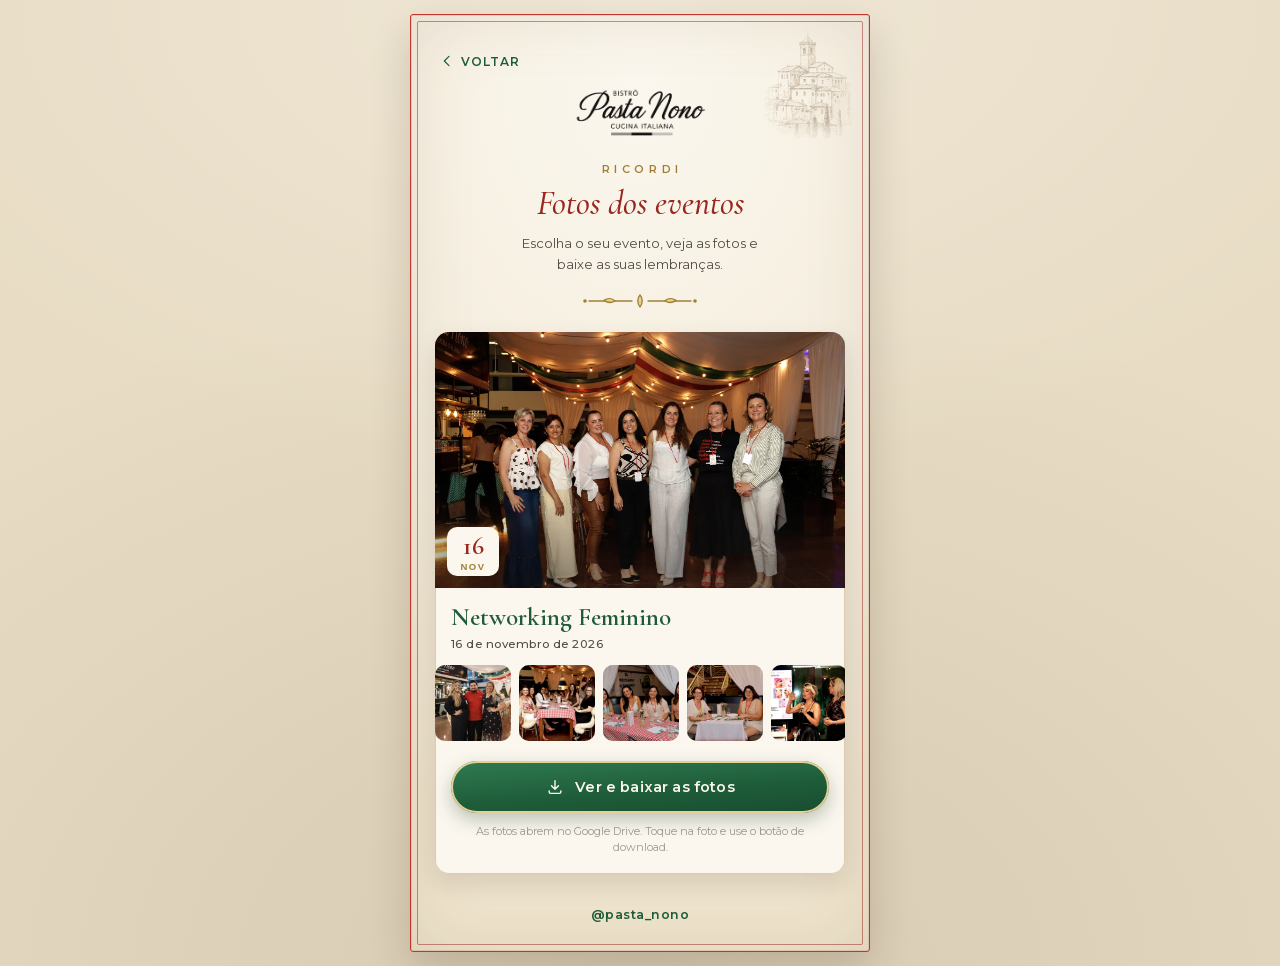
==== fotos/index.html @ 7c889a05 "feat: tela Fotos dos eventos com o Networking Feminino 16/11 Novo botão "Fotos dos eventos" na págin" ====
<!DOCTYPE html>
<html lang="pt-BR">
<head>
<meta charset="utf-8">
<meta name="viewport" content="width=device-width, initial-scale=1, viewport-fit=cover">
<meta name="theme-color" content="#F4ECDB">
<meta name="description" content="Fotos dos eventos do Bistrô Pasta Nono. Encontre o seu evento, veja e baixe as fotos.">
<title>Fotos dos eventos · Bistrô Pasta Nono</title>
<link rel="stylesheet" href="../assets/fonts.css">
<style>
  /* Mesma paleta e moldura da página principal (../index.html) */
  :root{
    --crema:#F4ECDB; --panna:#FBF7EE; --crema-deep:#E8DCC4; --linha:#D9CCB2;
    --nero:#141210; --verde:#2E7D4F; --verde-deep:#1E5C39;
    --rosso:#C2362B; --rosso-deep:#9A271F;
    --oro:#C8A24C; --oro-deep:#A07F32; --oro-soft:#E4CF95; --vino:#6B2434;
    --ink-soft:rgba(20,18,16,.74);
    --ink-faint:rgba(20,18,16,.40);
  }
  *{box-sizing:border-box}
  html,body{margin:0;padding:0}
  html{-webkit-text-size-adjust:100%}
  body{
    min-height:100dvh;
    font-family:'Montserrat',system-ui,sans-serif;
    color:var(--nero);
    background-color:var(--crema-deep);
    background-image:
      radial-gradient(120% 90% at 50% 0%, rgba(255,255,255,.30), transparent 55%),
      radial-gradient(140% 120% at 50% 100%, rgba(70,45,20,.10), transparent 60%);
    display:flex;
    justify-content:center;
    padding:
      max(14px, env(safe-area-inset-top))
      max(14px, env(safe-area-inset-right))
      max(14px, env(safe-area-inset-bottom))
      max(14px, env(safe-area-inset-left));
  }
  .frame{
    position:relative;
    width:100%;
    max-width:460px;
    border:1.4px solid var(--rosso);
    border-radius:3px;
    background:radial-gradient(130% 80% at 50% 8%, var(--panna), var(--crema) 62%, #efe4cd 100%);
    box-shadow:
      inset 0 0 0 0.5px rgba(154,39,31,.25),
      inset 0 0 70px rgba(80,50,22,.10),
      0 18px 40px rgba(40,26,12,.16);
    overflow:hidden;
    isolation:isolate;
  }
  .frame::before{
    content:"";
    position:absolute; inset:6px;
    border:1px solid rgba(154,39,31,.50);
    border-radius:2px;
    pointer-events:none;
    z-index:3;
  }
  .vila{
    position:absolute;
    top:10px; right:12px;
    width:96px; height:auto;
    opacity:.40;
    z-index:1;
    pointer-events:none;
    mix-blend-mode:multiply;
  }
  .content{
    position:relative;
    z-index:5;
    padding:26px 24px 28px;
    display:flex;
    flex-direction:column;
    align-items:center;
    min-height:100%;
  }

  /* ---------- Topo ---------- */
  .back{
    align-self:flex-start;
    display:inline-flex; align-items:center; gap:6px;
    min-height:40px;
    padding:0 4px;
    font-size:12px; font-weight:600; letter-spacing:.08em; text-transform:uppercase;
    color:var(--verde-deep);
    text-decoration:none;
  }
  .back svg{width:16px;height:16px;stroke:currentColor;fill:none;stroke-width:1.8;stroke-linecap:round;stroke-linejoin:round}
  .back:focus-visible{outline:2px solid var(--oro); outline-offset:2px; border-radius:4px}
  .logo{width:132px; max-width:50%; height:auto; display:block; margin:6px auto 0}
  .eyebrow{
    margin:20px 0 8px;
    font-weight:600; font-size:11px;
    letter-spacing:.42em; text-indent:.42em;
    color:var(--oro-deep); text-transform:uppercase;
    text-align:center;
  }
  h1{
    margin:0;
    font-family:'Cormorant Garamond',serif;
    font-style:italic; font-weight:500;
    font-size:clamp(28px, 8.4vw, 34px);
    line-height:1.15;
    color:var(--rosso-deep);
    text-align:center;
  }
  .intro{
    margin:10px 0 0;
    max-width:30ch;
    font-size:13px; line-height:1.55;
    color:var(--ink-soft);
    text-align:center;
  }
  .floron{
    width:150px;height:22px;
    margin:16px 0 20px;
    stroke:var(--oro-deep); fill:none;
    stroke-width:1.3; stroke-linecap:round; stroke-linejoin:round;
  }

  /* ---------- Cartão do evento ---------- */
  .events{width:100%; display:flex; flex-direction:column; gap:18px}
  .event{
    background:var(--panna);
    border-radius:14px;
    overflow:hidden;
    box-shadow:
      inset 0 0 0 1px var(--linha),
      0 10px 24px rgba(40,26,12,.12);
  }
  .event-cover{
    position:relative;
    display:block;
    width:100%;
    aspect-ratio:16/10;
    padding:0; border:0;
    background:var(--crema-deep);
    cursor:zoom-in;
  }
  .event-cover img{width:100%;height:100%;object-fit:cover;display:block}
  .event-cover::after{
    content:"";
    position:absolute; inset:0;
    background:linear-gradient(180deg, transparent 55%, rgba(20,18,16,.45));
    pointer-events:none;
  }
  .date-badge{
    position:absolute; left:12px; bottom:12px; z-index:1;
    display:flex; flex-direction:column; align-items:center;
    min-width:52px;
    padding:6px 8px 5px;
    border-radius:10px;
    background:var(--panna);
    color:var(--rosso-deep);
    box-shadow:0 4px 12px rgba(0,0,0,.18);
    line-height:1;
  }
  .date-badge b{font-family:'Cormorant Garamond',serif; font-size:26px; font-weight:600}
  .date-badge span{margin-top:3px; font-size:9.5px; font-weight:700; letter-spacing:.16em; text-transform:uppercase; color:var(--oro-deep)}

  .event-body{padding:16px 16px 18px}
  .event-title{
    margin:0;
    font-family:'Cormorant Garamond',serif;
    font-size:25px; font-weight:600;
    line-height:1.1;
    color:var(--verde-deep);
  }
  .event-meta{
    margin:5px 0 0;
    font-size:11.5px; font-weight:500;
    letter-spacing:.04em;
    color:var(--ink-soft);
  }

  /* mini prévia: faixa de fotos com rolagem lateral */
  .strip{
    display:flex; gap:8px;
    margin:14px -16px 0;
    padding:0 16px 4px;
    overflow-x:auto;
    scroll-snap-type:x mandatory;
    scrollbar-width:none;
    -webkit-overflow-scrolling:touch;
  }
  .strip::-webkit-scrollbar{display:none}
  .thumb{
    flex:0 0 auto;
    width:76px; height:76px;
    padding:0; border:0;
    border-radius:10px;
    overflow:hidden;
    background:var(--crema-deep);
    scroll-snap-align:start;
    cursor:zoom-in;
    box-shadow:inset 0 0 0 1px var(--linha);
  }
  .thumb img{width:100%;height:100%;object-fit:cover;display:block}
  .thumb:focus-visible, .event-cover:focus-visible{outline:2px solid var(--oro); outline-offset:2px}

  .cta{
    display:flex; align-items:center; justify-content:center; gap:10px;
    min-height:52px;
    margin-top:16px;
    padding:0 18px;
    border-radius:40px;
    text-decoration:none;
    font-weight:600; font-size:14.5px; letter-spacing:.012em;
    color:var(--panna);
    background:linear-gradient(176deg, #2f7b50 0%, var(--verde-deep) 58%, #184d30 100%);
    box-shadow:
      inset 0 0 0 2px var(--oro-soft),
      inset 0 1px 0 rgba(255,255,255,.16),
      0 7px 18px rgba(24,58,38,.28);
    transition:transform .16s ease, filter .16s ease;
    -webkit-tap-highlight-color:transparent;
  }
  .cta svg{width:20px;height:20px;stroke:currentColor;fill:none;stroke-width:1.7;stroke-linecap:round;stroke-linejoin:round}
  .cta:hover{filter:brightness(1.05)}
  .cta:active{transform:translateY(1px)}
  .cta:focus-visible{outline:2px solid var(--oro); outline-offset:3px}
  .hint{
    margin:10px 0 0;
    font-size:11px; line-height:1.5;
    color:var(--ink-faint);
    text-align:center;
  }

  footer{
    margin-top:auto;
    padding-top:30px;
    text-align:center;
  }
  footer a{
    font-size:12.5px; font-weight:600; letter-spacing:.04em;
    color:var(--verde-deep); text-decoration:none;
  }

  /* ---------- Visualizador de foto ---------- */
  .viewer{
    position:fixed; inset:0; z-index:50;
    display:none;
    align-items:center; justify-content:center;
    padding:16px;
    background:rgba(20,18,16,.92);
  }
  .viewer.open{display:flex}
  .viewer img{
    max-width:100%;
    max-height:calc(100dvh - 120px);
    border-radius:6px;
    box-shadow:0 20px 50px rgba(0,0,0,.5);
  }
  .viewer button{
    position:absolute;
    width:46px; height:46px;
    border:0; border-radius:50%;
    background:rgba(251,247,238,.14);
    color:var(--panna);
    display:grid; place-items:center;
    cursor:pointer;
  }
  .viewer button svg{width:22px;height:22px;stroke:currentColor;fill:none;stroke-width:1.8;stroke-linecap:round;stroke-linejoin:round}
  .viewer .v-close{top:max(14px, env(safe-area-inset-top)); right:14px}
  .viewer .v-prev{left:10px; top:50%; transform:translateY(-50%)}
  .viewer .v-next{right:10px; top:50%; transform:translateY(-50%)}
  .viewer .v-count{
    position:absolute; bottom:max(18px, env(safe-area-inset-bottom));
    left:0; right:0; text-align:center;
    font-size:12px; letter-spacing:.12em; color:rgba(251,247,238,.75);
  }

  @media (prefers-reduced-motion:no-preference){
    .content > *{animation:rise .6s cubic-bezier(.2,.7,.2,1) both}
    .events{animation-delay:.12s}
    @keyframes rise{from{opacity:0; transform:translateY(10px)} to{opacity:1; transform:none}}
  }
</style>
</head>
<body>

<main class="frame">
  <img class="vila" src="../assets/vila-toscana.png" alt="" aria-hidden="true">

  <div class="content">
    <a class="back" href="../" aria-label="Voltar para a página inicial do Pasta Nono">
      <svg viewBox="0 0 24 24" aria-hidden="true"><path d="M15 5l-7 7 7 7"/></svg>
      Voltar
    </a>

    <img class="logo" src="../assets/logo-ink.png" alt="Bistrô Pasta Nono, Cucina Italiana">
    <p class="eyebrow">Ricordi</p>
    <h1>Fotos dos eventos</h1>
    <p class="intro">Escolha o seu evento, veja as fotos e baixe as suas lembranças.</p>
    <svg class="floron" viewBox="0 0 150 22" aria-hidden="true">
      <path fill="#E4CF95" d="M75 5c3 3 3 8.5 0 12c-3-3.5-3-9 0-12Z"/>
      <path d="M67 11H24M83 11h43"/>
      <path fill="#E4CF95" d="M50 11c-3-3-7.5-3-11-.6 3.5 2.4 8 2.4 11 .6Z"/>
      <path fill="#E4CF95" d="M100 11c3-3 7.5-3 11-.6-3.5 2.4-8 2.4-11 .6Z"/>
      <circle cx="20" cy="11" r="1.8" fill="#A07F32" stroke="none"/>
      <circle cx="130" cy="11" r="1.8" fill="#A07F32" stroke="none"/>
    </svg>

    <!--
      Lista de eventos. Para incluir um novo evento:
      1. Gere as fotos em assets/eventos/<slug-data>/ (foto-N.webp até 1400px e mini-N.webp 480x480).
      2. Copie o bloco <article class="event"> abaixo e coloque o mais recente PRIMEIRO.
      3. Troque data, título, imagens e o link da pasta do Google Drive (pasta compartilhada "qualquer pessoa com o link").
    -->
    <section class="events" aria-label="Eventos">

      <!-- Networking Feminino · 16/11/2026 -->
      <article class="event" data-gallery>
        <button class="event-cover" type="button" data-index="0" data-alt="Participantes do Networking Feminino reunidas no salão do Pasta Nono" aria-label="Ampliar foto de capa do Networking Feminino">
          <img src="../assets/eventos/networking-feminino-2026-11-16/foto-1.webp" width="1400" height="933"
               alt="Participantes do Networking Feminino reunidas no salão do Pasta Nono">
          <span class="date-badge" aria-hidden="true"><b>16</b><span>nov</span></span>
        </button>
        <div class="event-body">
          <h2 class="event-title">Networking Feminino</h2>
          <p class="event-meta">16 de novembro de 2026</p>

          <div class="strip" aria-label="Prévia das fotos">
            <button class="thumb" type="button" data-index="1" data-alt="Anfitriões do evento em frente ao letreiro do Pasta Nono" aria-label="Ampliar: Anfitriões do evento em frente ao letreiro do Pasta Nono">
              <img src="../assets/eventos/networking-feminino-2026-11-16/mini-2.webp" alt="" loading="lazy" width="480" height="480">
            </button>
            <button class="thumb" type="button" data-index="2" data-alt="Mesas com toalhas xadrez e convidadas no salão decorado" aria-label="Ampliar: Mesas com toalhas xadrez e convidadas no salão decorado">
              <img src="../assets/eventos/networking-feminino-2026-11-16/mini-3.webp" alt="" loading="lazy" width="480" height="480">
            </button>
            <button class="thumb" type="button" data-index="3" data-alt="Quatro convidadas sorrindo à mesa durante o jantar" aria-label="Ampliar: Quatro convidadas sorrindo à mesa durante o jantar">
              <img src="../assets/eventos/networking-feminino-2026-11-16/mini-4.webp" alt="" loading="lazy" width="480" height="480">
            </button>
            <button class="thumb" type="button" data-index="4" data-alt="Duas convidadas conversando à mesa com taças de vinho" aria-label="Ampliar: Duas convidadas conversando à mesa com taças de vinho">
              <img src="../assets/eventos/networking-feminino-2026-11-16/mini-5.webp" alt="" loading="lazy" width="480" height="480">
            </button>
            <button class="thumb" type="button" data-index="5" data-alt="Apresentação de uma das participantes ao microfone" aria-label="Ampliar: Apresentação de uma das participantes ao microfone">
              <img src="../assets/eventos/networking-feminino-2026-11-16/mini-6.webp" alt="" loading="lazy" width="480" height="480">
            </button>
            <button class="thumb" type="button" data-index="6" data-alt="Duas convidadas conversando à mesa durante o evento" aria-label="Ampliar: Duas convidadas conversando à mesa durante o evento">
              <img src="../assets/eventos/networking-feminino-2026-11-16/mini-7.webp" alt="" loading="lazy" width="480" height="480">
            </button>
          </div>

          <a class="cta" href="https://drive.google.com/drive/folders/1iPQ_ZTvESVRzMJ_mpKBQ4xvrOxa9ftlp?usp=drive_link"
             target="_blank" rel="noopener noreferrer"
             aria-label="Ver e baixar todas as fotos do Networking Feminino, abre o Google Drive">
            <svg viewBox="0 0 24 24" aria-hidden="true"><path d="M12 4.5v10.2M7.8 10.6l4.2 4.2 4.2-4.2"/><path d="M5 16.6v1.4a1.6 1.6 0 0 0 1.6 1.6h10.8a1.6 1.6 0 0 0 1.6-1.6v-1.4"/></svg>
            Ver e baixar as fotos
          </a>
          <p class="hint">As fotos abrem no Google Drive. Toque na foto e use o botão de download.</p>
        </div>
      </article>

    </section>

    <footer>
      <a href="https://www.instagram.com/pasta_nono/" target="_blank" rel="noopener noreferrer"
         aria-label="Perfil do Pasta Nono no Instagram">@pasta_nono</a>
    </footer>
  </div>
</main>

<!-- Visualizador da prévia (sem dependências externas) -->
<div class="viewer" role="dialog" aria-modal="true" aria-label="Foto ampliada" hidden>
  <button class="v-close" type="button" aria-label="Fechar"><svg viewBox="0 0 24 24"><path d="M6 6l12 12M18 6L6 18"/></svg></button>
  <button class="v-prev" type="button" aria-label="Foto anterior"><svg viewBox="0 0 24 24"><path d="M15 5l-7 7 7 7"/></svg></button>
  <img alt="">
  <button class="v-next" type="button" aria-label="Próxima foto"><svg viewBox="0 0 24 24"><path d="M9 5l7 7-7 7"/></svg></button>
  <p class="v-count" aria-live="polite"></p>
</div>

<script>
(function(){
  var viewer = document.querySelector('.viewer');
  var img = viewer.querySelector('img');
  var count = viewer.querySelector('.v-count');
  var page = document.querySelector('main.frame');
  var photos = [], current = 0, lastFocus = null;

  function show(i){
    current = (i + photos.length) % photos.length;
    img.src = photos[current].src;
    img.alt = photos[current].alt;
    count.textContent = 'Foto ' + (current + 1) + ' de ' + photos.length;
  }
  function open(gallery, i){
    photos = gallery;
    lastFocus = document.activeElement;
    viewer.hidden = false;
    page.inert = true; page.setAttribute('aria-hidden','true');
    viewer.classList.add('open');
    document.body.style.overflow = 'hidden';
    show(i);
    viewer.querySelector('.v-close').focus();
  }
  function close(){
    viewer.classList.remove('open');
    viewer.hidden = true;
    page.inert = false; page.removeAttribute('aria-hidden');
    document.body.style.overflow = '';
    img.removeAttribute('src');
    if (lastFocus && lastFocus !== document.body) lastFocus.focus();
    else if (viewer.contains(document.activeElement)) document.activeElement.blur();
  }

  document.querySelectorAll('[data-gallery]').forEach(function(card){
    var title = card.querySelector('.event-title').textContent;
    var buttons = card.querySelectorAll('[data-index]');
    var gallery = Array.prototype.map.call(buttons, function(b){
      var src = b.querySelector('img').getAttribute('src').replace(/mini-(\d+)\.webp$/, 'foto-$1.webp');
      return { src: src, alt: b.dataset.alt || ('Foto do ' + title + ' no Pasta Nono') };
    });
    buttons.forEach(function(b){
      b.addEventListener('click', function(){ open(gallery, Number(b.dataset.index)); });
    });
  });

  viewer.querySelector('.v-close').addEventListener('click', close);
  viewer.querySelector('.v-prev').addEventListener('click', function(e){ e.stopPropagation(); show(current - 1); });
  viewer.querySelector('.v-next').addEventListener('click', function(e){ e.stopPropagation(); show(current + 1); });
  viewer.addEventListener('click', function(e){ if (e.target === viewer) close(); });
  document.addEventListener('keydown', function(e){
    if (!viewer.classList.contains('open')) return;
    if (e.key === 'Escape') close();
    if (e.key === 'Tab'){
      // mantém o foco dentro do visualizador
      var f = viewer.querySelectorAll('button'), first = f[0], last = f[f.length-1];
      if (e.shiftKey && document.activeElement === first){ e.preventDefault(); last.focus(); }
      else if (!e.shiftKey && document.activeElement === last){ e.preventDefault(); first.focus(); }
      else if (!viewer.contains(document.activeElement)){ e.preventDefault(); first.focus(); }
    }
    if (e.key === 'ArrowLeft') show(current - 1);
    if (e.key === 'ArrowRight') show(current + 1);
  });

  // deslizar para trocar de foto no celular
  var x0 = null;
  viewer.addEventListener('touchstart', function(e){ x0 = e.touches[0].clientX; }, {passive:true});
  viewer.addEventListener('touchend', function(e){
    if (x0 === null) return;
    var dx = e.changedTouches[0].clientX - x0;
    if (Math.abs(dx) > 40) show(current + (dx < 0 ? 1 : -1));
    x0 = null;
  });
})();
</script>
</body>
</html>
---- assets/fonts.css ----
/* Pasta Nono — self-hosted fonts (latin + latin-ext). Generated. */

@font-face{font-family:'Great Vibes';font-style:normal;font-weight:400;font-display:swap;src:url(fonts/great-vibes-400-normal-latin-ext.woff2) format('woff2');unicode-range:U+0100-02BA, U+02BD-02C5, U+02C7-02CC, U+02CE-02D7, U+02DD-02FF, U+0304, U+0308, U+0329, U+1D00-1DBF, U+1E00-1E9F, U+1EF2-1EFF, U+2020, U+20A0-20AB, U+20AD-20C0, U+2113, U+2C60-2C7F, U+A720-A7FF;}
@font-face{font-family:'Great Vibes';font-style:normal;font-weight:400;font-display:swap;src:url(fonts/great-vibes-400-normal-latin.woff2) format('woff2');unicode-range:U+0000-00FF, U+0131, U+0152-0153, U+02BB-02BC, U+02C6, U+02DA, U+02DC, U+0304, U+0308, U+0329, U+2000-206F, U+20AC, U+2122, U+2191, U+2193, U+2212, U+2215, U+FEFF, U+FFFD;}
@font-face{font-family:'Montserrat';font-style:normal;font-weight:300;font-display:swap;src:url(fonts/montserrat-300-normal-latin-ext.woff2) format('woff2');unicode-range:U+0100-02BA, U+02BD-02C5, U+02C7-02CC, U+02CE-02D7, U+02DD-02FF, U+0304, U+0308, U+0329, U+1D00-1DBF, U+1E00-1E9F, U+1EF2-1EFF, U+2020, U+20A0-20AB, U+20AD-20C0, U+2113, U+2C60-2C7F, U+A720-A7FF;}
@font-face{font-family:'Montserrat';font-style:normal;font-weight:300;font-display:swap;src:url(fonts/montserrat-300-normal-latin.woff2) format('woff2');unicode-range:U+0000-00FF, U+0131, U+0152-0153, U+02BB-02BC, U+02C6, U+02DA, U+02DC, U+0304, U+0308, U+0329, U+2000-206F, U+20AC, U+2122, U+2191, U+2193, U+2212, U+2215, U+FEFF, U+FFFD;}
@font-face{font-family:'Montserrat';font-style:normal;font-weight:400;font-display:swap;src:url(fonts/montserrat-400-normal-latin-ext.woff2) format('woff2');unicode-range:U+0100-02BA, U+02BD-02C5, U+02C7-02CC, U+02CE-02D7, U+02DD-02FF, U+0304, U+0308, U+0329, U+1D00-1DBF, U+1E00-1E9F, U+1EF2-1EFF, U+2020, U+20A0-20AB, U+20AD-20C0, U+2113, U+2C60-2C7F, U+A720-A7FF;}
@font-face{font-family:'Montserrat';font-style:normal;font-weight:400;font-display:swap;src:url(fonts/montserrat-400-normal-latin.woff2) format('woff2');unicode-range:U+0000-00FF, U+0131, U+0152-0153, U+02BB-02BC, U+02C6, U+02DA, U+02DC, U+0304, U+0308, U+0329, U+2000-206F, U+20AC, U+2122, U+2191, U+2193, U+2212, U+2215, U+FEFF, U+FFFD;}
@font-face{font-family:'Montserrat';font-style:normal;font-weight:500;font-display:swap;src:url(fonts/montserrat-500-normal-latin-ext.woff2) format('woff2');unicode-range:U+0100-02BA, U+02BD-02C5, U+02C7-02CC, U+02CE-02D7, U+02DD-02FF, U+0304, U+0308, U+0329, U+1D00-1DBF, U+1E00-1E9F, U+1EF2-1EFF, U+2020, U+20A0-20AB, U+20AD-20C0, U+2113, U+2C60-2C7F, U+A720-A7FF;}
@font-face{font-family:'Montserrat';font-style:normal;font-weight:500;font-display:swap;src:url(fonts/montserrat-500-normal-latin.woff2) format('woff2');unicode-range:U+0000-00FF, U+0131, U+0152-0153, U+02BB-02BC, U+02C6, U+02DA, U+02DC, U+0304, U+0308, U+0329, U+2000-206F, U+20AC, U+2122, U+2191, U+2193, U+2212, U+2215, U+FEFF, U+FFFD;}
@font-face{font-family:'Montserrat';font-style:normal;font-weight:600;font-display:swap;src:url(fonts/montserrat-600-normal-latin-ext.woff2) format('woff2');unicode-range:U+0100-02BA, U+02BD-02C5, U+02C7-02CC, U+02CE-02D7, U+02DD-02FF, U+0304, U+0308, U+0329, U+1D00-1DBF, U+1E00-1E9F, U+1EF2-1EFF, U+2020, U+20A0-20AB, U+20AD-20C0, U+2113, U+2C60-2C7F, U+A720-A7FF;}
@font-face{font-family:'Montserrat';font-style:normal;font-weight:600;font-display:swap;src:url(fonts/montserrat-600-normal-latin.woff2) format('woff2');unicode-range:U+0000-00FF, U+0131, U+0152-0153, U+02BB-02BC, U+02C6, U+02DA, U+02DC, U+0304, U+0308, U+0329, U+2000-206F, U+20AC, U+2122, U+2191, U+2193, U+2212, U+2215, U+FEFF, U+FFFD;}
@font-face{font-family:'Montserrat';font-style:normal;font-weight:700;font-display:swap;src:url(fonts/montserrat-700-normal-latin-ext.woff2) format('woff2');unicode-range:U+0100-02BA, U+02BD-02C5, U+02C7-02CC, U+02CE-02D7, U+02DD-02FF, U+0304, U+0308, U+0329, U+1D00-1DBF, U+1E00-1E9F, U+1EF2-1EFF, U+2020, U+20A0-20AB, U+20AD-20C0, U+2113, U+2C60-2C7F, U+A720-A7FF;}
@font-face{font-family:'Montserrat';font-style:normal;font-weight:700;font-display:swap;src:url(fonts/montserrat-700-normal-latin.woff2) format('woff2');unicode-range:U+0000-00FF, U+0131, U+0152-0153, U+02BB-02BC, U+02C6, U+02DA, U+02DC, U+0304, U+0308, U+0329, U+2000-206F, U+20AC, U+2122, U+2191, U+2193, U+2212, U+2215, U+FEFF, U+FFFD;}
@font-face{font-family:'Cormorant Garamond';font-style:italic;font-weight:400;font-display:swap;src:url(fonts/cormorant-400-italic-latin-ext.woff2) format('woff2');unicode-range:U+0100-02BA, U+02BD-02C5, U+02C7-02CC, U+02CE-02D7, U+02DD-02FF, U+0304, U+0308, U+0329, U+1D00-1DBF, U+1E00-1E9F, U+1EF2-1EFF, U+2020, U+20A0-20AB, U+20AD-20C0, U+2113, U+2C60-2C7F, U+A720-A7FF;}
@font-face{font-family:'Cormorant Garamond';font-style:italic;font-weight:400;font-display:swap;src:url(fonts/cormorant-400-italic-latin.woff2) format('woff2');unicode-range:U+0000-00FF, U+0131, U+0152-0153, U+02BB-02BC, U+02C6, U+02DA, U+02DC, U+0304, U+0308, U+0329, U+2000-206F, U+20AC, U+2122, U+2191, U+2193, U+2212, U+2215, U+FEFF, U+FFFD;}
@font-face{font-family:'Cormorant Garamond';font-style:italic;font-weight:500;font-display:swap;src:url(fonts/cormorant-500-italic-latin-ext.woff2) format('woff2');unicode-range:U+0100-02BA, U+02BD-02C5, U+02C7-02CC, U+02CE-02D7, U+02DD-02FF, U+0304, U+0308, U+0329, U+1D00-1DBF, U+1E00-1E9F, U+1EF2-1EFF, U+2020, U+20A0-20AB, U+20AD-20C0, U+2113, U+2C60-2C7F, U+A720-A7FF;}
@font-face{font-family:'Cormorant Garamond';font-style:italic;font-weight:500;font-display:swap;src:url(fonts/cormorant-500-italic-latin.woff2) format('woff2');unicode-range:U+0000-00FF, U+0131, U+0152-0153, U+02BB-02BC, U+02C6, U+02DA, U+02DC, U+0304, U+0308, U+0329, U+2000-206F, U+20AC, U+2122, U+2191, U+2193, U+2212, U+2215, U+FEFF, U+FFFD;}
@font-face{font-family:'Cormorant Garamond';font-style:normal;font-weight:400;font-display:swap;src:url(fonts/cormorant-400-normal-latin-ext.woff2) format('woff2');unicode-range:U+0100-02BA, U+02BD-02C5, U+02C7-02CC, U+02CE-02D7, U+02DD-02FF, U+0304, U+0308, U+0329, U+1D00-1DBF, U+1E00-1E9F, U+1EF2-1EFF, U+2020, U+20A0-20AB, U+20AD-20C0, U+2113, U+2C60-2C7F, U+A720-A7FF;}
@font-face{font-family:'Cormorant Garamond';font-style:normal;font-weight:400;font-display:swap;src:url(fonts/cormorant-400-normal-latin.woff2) format('woff2');unicode-range:U+0000-00FF, U+0131, U+0152-0153, U+02BB-02BC, U+02C6, U+02DA, U+02DC, U+0304, U+0308, U+0329, U+2000-206F, U+20AC, U+2122, U+2191, U+2193, U+2212, U+2215, U+FEFF, U+FFFD;}
@font-face{font-family:'Cormorant Garamond';font-style:normal;font-weight:500;font-display:swap;src:url(fonts/cormorant-500-normal-latin-ext.woff2) format('woff2');unicode-range:U+0100-02BA, U+02BD-02C5, U+02C7-02CC, U+02CE-02D7, U+02DD-02FF, U+0304, U+0308, U+0329, U+1D00-1DBF, U+1E00-1E9F, U+1EF2-1EFF, U+2020, U+20A0-20AB, U+20AD-20C0, U+2113, U+2C60-2C7F, U+A720-A7FF;}
@font-face{font-family:'Cormorant Garamond';font-style:normal;font-weight:500;font-display:swap;src:url(fonts/cormorant-500-normal-latin.woff2) format('woff2');unicode-range:U+0000-00FF, U+0131, U+0152-0153, U+02BB-02BC, U+02C6, U+02DA, U+02DC, U+0304, U+0308, U+0329, U+2000-206F, U+20AC, U+2122, U+2191, U+2193, U+2212, U+2215, U+FEFF, U+FFFD;}
@font-face{font-family:'Cormorant Garamond';font-style:normal;font-weight:600;font-display:swap;src:url(fonts/cormorant-600-normal-latin-ext.woff2) format('woff2');unicode-range:U+0100-02BA, U+02BD-02C5, U+02C7-02CC, U+02CE-02D7, U+02DD-02FF, U+0304, U+0308, U+0329, U+1D00-1DBF, U+1E00-1E9F, U+1EF2-1EFF, U+2020, U+20A0-20AB, U+20AD-20C0, U+2113, U+2C60-2C7F, U+A720-A7FF;}
@font-face{font-family:'Cormorant Garamond';font-style:normal;font-weight:600;font-display:swap;src:url(fonts/cormorant-600-normal-latin.woff2) format('woff2');unicode-range:U+0000-00FF, U+0131, U+0152-0153, U+02BB-02BC, U+02C6, U+02DA, U+02DC, U+0304, U+0308, U+0329, U+2000-206F, U+20AC, U+2122, U+2191, U+2193, U+2212, U+2215, U+FEFF, U+FFFD;}
@font-face{font-family:'Cormorant Garamond';font-style:normal;font-weight:700;font-display:swap;src:url(fonts/cormorant-700-normal-latin-ext.woff2) format('woff2');unicode-range:U+0100-02BA, U+02BD-02C5, U+02C7-02CC, U+02CE-02D7, U+02DD-02FF, U+0304, U+0308, U+0329, U+1D00-1DBF, U+1E00-1E9F, U+1EF2-1EFF, U+2020, U+20A0-20AB, U+20AD-20C0, U+2113, U+2C60-2C7F, U+A720-A7FF;}
@font-face{font-family:'Cormorant Garamond';font-style:normal;font-weight:700;font-display:swap;src:url(fonts/cormorant-700-normal-latin.woff2) format('woff2');unicode-range:U+0000-00FF, U+0131, U+0152-0153, U+02BB-02BC, U+02C6, U+02DA, U+02DC, U+0304, U+0308, U+0329, U+2000-206F, U+20AC, U+2122, U+2191, U+2193, U+2212, U+2215, U+FEFF, U+FFFD;}
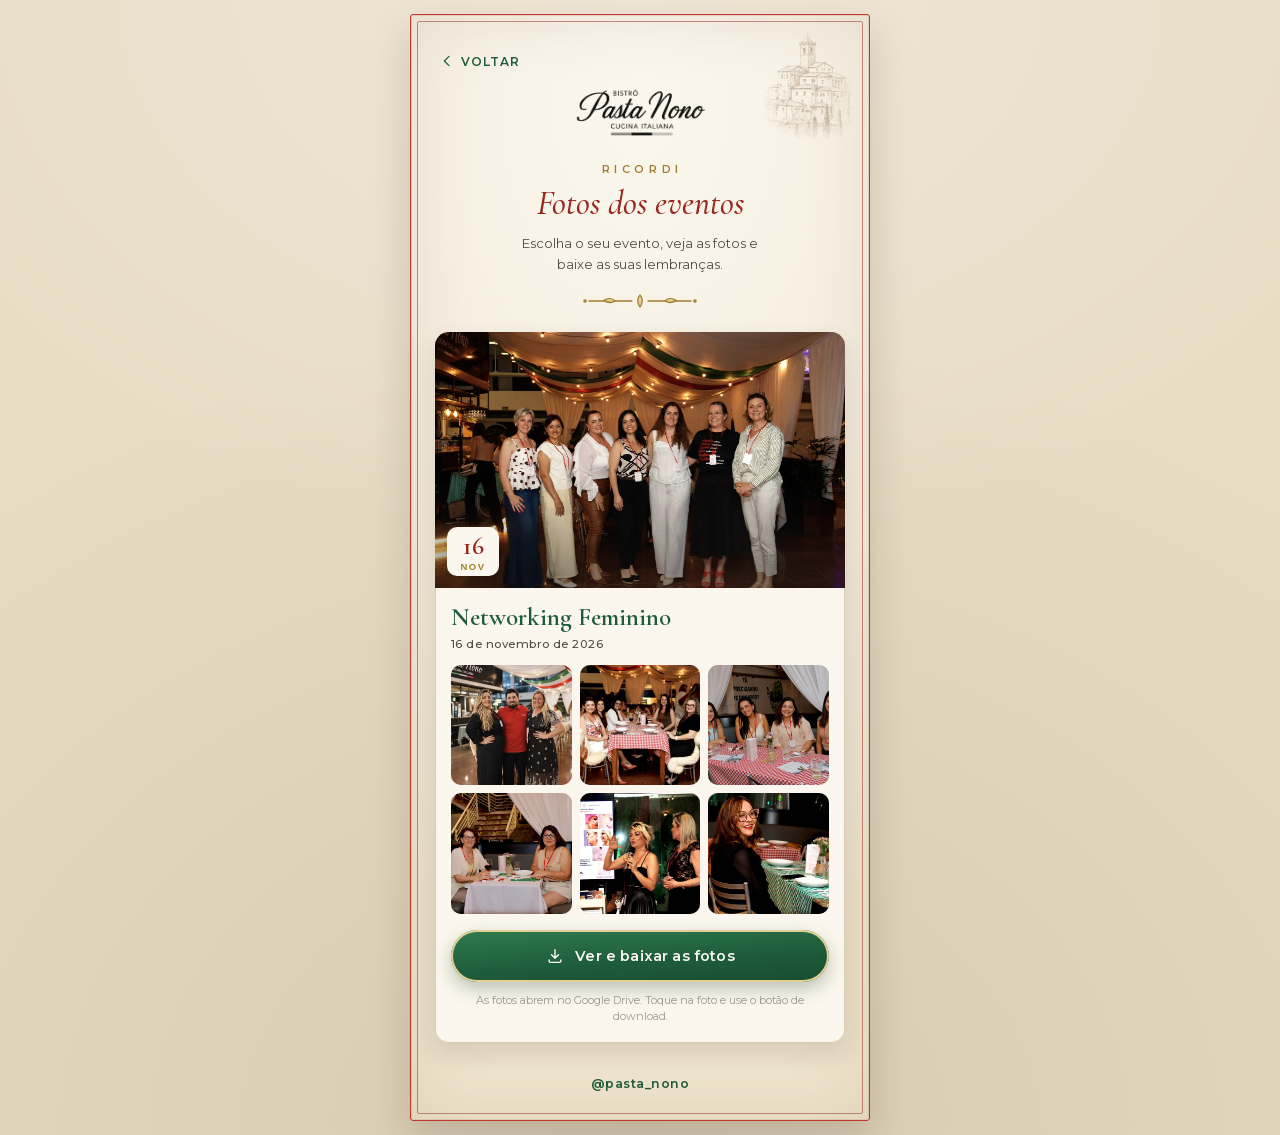
==== commit 79fb7b8c: "fix: miniaturas dos eventos em grade 3x2 dentro do card A faixa com rolagem lateral deixava a última" ====
--- a/fotos/index.html
+++ b/fotos/index.html
@@ -8,6 +8,9 @@
 <title>Fotos dos eventos · Bistrô Pasta Nono</title>
 <link rel="stylesheet" href="../assets/fonts.css">
 <style>
+  /* Piso de compatibilidade: navegadores que rodam o app atual do Instagram (iOS 16.3+ pela App Store em 17/11/2026;
+     Android WebView atualizado pela Play Store). WebP exige iOS 14+. Ainda assim, evitar inset/aspect-ratio/gap em flex
+     e manter reserva antes de dvh, clamp() e max()/env(). */
   /* Mesma paleta e moldura da página principal (../index.html) */
   :root{
     --crema:#F4ECDB; --panna:#FBF7EE; --crema-deep:#E8DCC4; --linha:#D9CCB2;
@@ -21,6 +24,7 @@
   html,body{margin:0;padding:0}
   html{-webkit-text-size-adjust:100%}
   body{
+    min-height:100vh;
     min-height:100dvh;
     font-family:'Montserrat',system-ui,sans-serif;
     color:var(--nero);
@@ -30,6 +34,7 @@
       radial-gradient(140% 120% at 50% 100%, rgba(70,45,20,.10), transparent 60%);
     display:flex;
     justify-content:center;
+    padding:14px;
     padding:
       max(14px, env(safe-area-inset-top))
       max(14px, env(safe-area-inset-right))
@@ -52,7 +57,7 @@
   }
   .frame::before{
     content:"";
-    position:absolute; inset:6px;
+    position:absolute; top:6px; right:6px; bottom:6px; left:6px;
     border:1px solid rgba(154,39,31,.50);
     border-radius:2px;
     pointer-events:none;
@@ -80,14 +85,14 @@
   /* ---------- Topo ---------- */
   .back{
     align-self:flex-start;
-    display:inline-flex; align-items:center; gap:6px;
+    display:inline-flex; align-items:center;
     min-height:40px;
     padding:0 4px;
     font-size:12px; font-weight:600; letter-spacing:.08em; text-transform:uppercase;
     color:var(--verde-deep);
     text-decoration:none;
   }
-  .back svg{width:16px;height:16px;stroke:currentColor;fill:none;stroke-width:1.8;stroke-linecap:round;stroke-linejoin:round}
+  .back svg{margin-right:6px;width:16px;height:16px;stroke:currentColor;fill:none;stroke-width:1.8;stroke-linecap:round;stroke-linejoin:round}
   .back:focus-visible{outline:2px solid var(--oro); outline-offset:2px; border-radius:4px}
   .logo{width:132px; max-width:50%; height:auto; display:block; margin:6px auto 0}
   .eyebrow{
@@ -101,6 +106,7 @@
     margin:0;
     font-family:'Cormorant Garamond',serif;
     font-style:italic; font-weight:500;
+    font-size:30px;
     font-size:clamp(28px, 8.4vw, 34px);
     line-height:1.15;
     color:var(--rosso-deep);
@@ -121,7 +127,8 @@
   }
 
   /* ---------- Cartão do evento ---------- */
-  .events{width:100%; display:flex; flex-direction:column; gap:18px}
+  .events{width:100%}
+  .events > * + *{margin-top:18px}
   .event{
     background:var(--panna);
     border-radius:14px;
@@ -134,15 +141,16 @@
     position:relative;
     display:block;
     width:100%;
-    aspect-ratio:16/10;
-    padding:0; border:0;
+    height:0;
+    padding:0 0 62.5%; /* 16:10 em qualquer navegador */
+    border:0;
     background:var(--crema-deep);
     cursor:zoom-in;
   }
-  .event-cover img{width:100%;height:100%;object-fit:cover;display:block}
+  .event-cover img{position:absolute;top:0;left:0;width:100%;height:100%;object-fit:cover;display:block}
   .event-cover::after{
     content:"";
-    position:absolute; inset:0;
+    position:absolute; top:0; right:0; bottom:0; left:0;
     background:linear-gradient(180deg, transparent 55%, rgba(20,18,16,.45));
     pointer-events:none;
   }
@@ -175,33 +183,31 @@
     color:var(--ink-soft);
   }
 
-  /* mini prévia: faixa de fotos com rolagem lateral */
+  /* mini prévia: grade 3x2 que cabe inteira dentro do card (17/11: faixa com rolagem lateral parecia foto cortada) */
   .strip{
-    display:flex; gap:8px;
-    margin:14px -16px 0;
-    padding:0 16px 4px;
-    overflow-x:auto;
-    scroll-snap-type:x mandatory;
-    scrollbar-width:none;
-    -webkit-overflow-scrolling:touch;
-  }
-  .strip::-webkit-scrollbar{display:none}
+    display:grid;
+    grid-template-columns:repeat(3, minmax(0, 1fr));
+    gap:8px;
+    margin-top:14px;
+  }
   .thumb{
-    flex:0 0 auto;
-    width:76px; height:76px;
-    padding:0; border:0;
+    position:relative;
+    width:100%;
+    height:0;
+    padding:0 0 100%; /* quadrado em qualquer navegador, inclusive WebView antigo sem aspect-ratio */
+    border:0;
     border-radius:10px;
     overflow:hidden;
     background:var(--crema-deep);
-    scroll-snap-align:start;
     cursor:zoom-in;
     box-shadow:inset 0 0 0 1px var(--linha);
   }
+  .thumb img{position:absolute; top:0; left:0}
   .thumb img{width:100%;height:100%;object-fit:cover;display:block}
   .thumb:focus-visible, .event-cover:focus-visible{outline:2px solid var(--oro); outline-offset:2px}
 
   .cta{
-    display:flex; align-items:center; justify-content:center; gap:10px;
+    display:flex; align-items:center; justify-content:center;
     min-height:52px;
     margin-top:16px;
     padding:0 18px;
@@ -217,7 +223,7 @@
     transition:transform .16s ease, filter .16s ease;
     -webkit-tap-highlight-color:transparent;
   }
-  .cta svg{width:20px;height:20px;stroke:currentColor;fill:none;stroke-width:1.7;stroke-linecap:round;stroke-linejoin:round}
+  .cta svg{margin-right:10px;width:20px;height:20px;stroke:currentColor;fill:none;stroke-width:1.7;stroke-linecap:round;stroke-linejoin:round}
   .cta:hover{filter:brightness(1.05)}
   .cta:active{transform:translateY(1px)}
   .cta:focus-visible{outline:2px solid var(--oro); outline-offset:3px}
@@ -240,7 +246,7 @@
 
   /* ---------- Visualizador de foto ---------- */
   .viewer{
-    position:fixed; inset:0; z-index:50;
+    position:fixed; top:0; right:0; bottom:0; left:0; z-index:50;
     display:none;
     align-items:center; justify-content:center;
     padding:16px;
@@ -249,6 +255,7 @@
   .viewer.open{display:flex}
   .viewer img{
     max-width:100%;
+    max-height:calc(100vh - 120px);
     max-height:calc(100dvh - 120px);
     border-radius:6px;
     box-shadow:0 20px 50px rgba(0,0,0,.5);
@@ -263,11 +270,11 @@
     cursor:pointer;
   }
   .viewer button svg{width:22px;height:22px;stroke:currentColor;fill:none;stroke-width:1.8;stroke-linecap:round;stroke-linejoin:round}
-  .viewer .v-close{top:max(14px, env(safe-area-inset-top)); right:14px}
+  .viewer .v-close{top:14px; top:max(14px, env(safe-area-inset-top)); right:14px}
   .viewer .v-prev{left:10px; top:50%; transform:translateY(-50%)}
   .viewer .v-next{right:10px; top:50%; transform:translateY(-50%)}
   .viewer .v-count{
-    position:absolute; bottom:max(18px, env(safe-area-inset-bottom));
+    position:absolute; bottom:18px; bottom:max(18px, env(safe-area-inset-bottom));
     left:0; right:0; text-align:center;
     font-size:12px; letter-spacing:.12em; color:rgba(251,247,238,.75);
   }
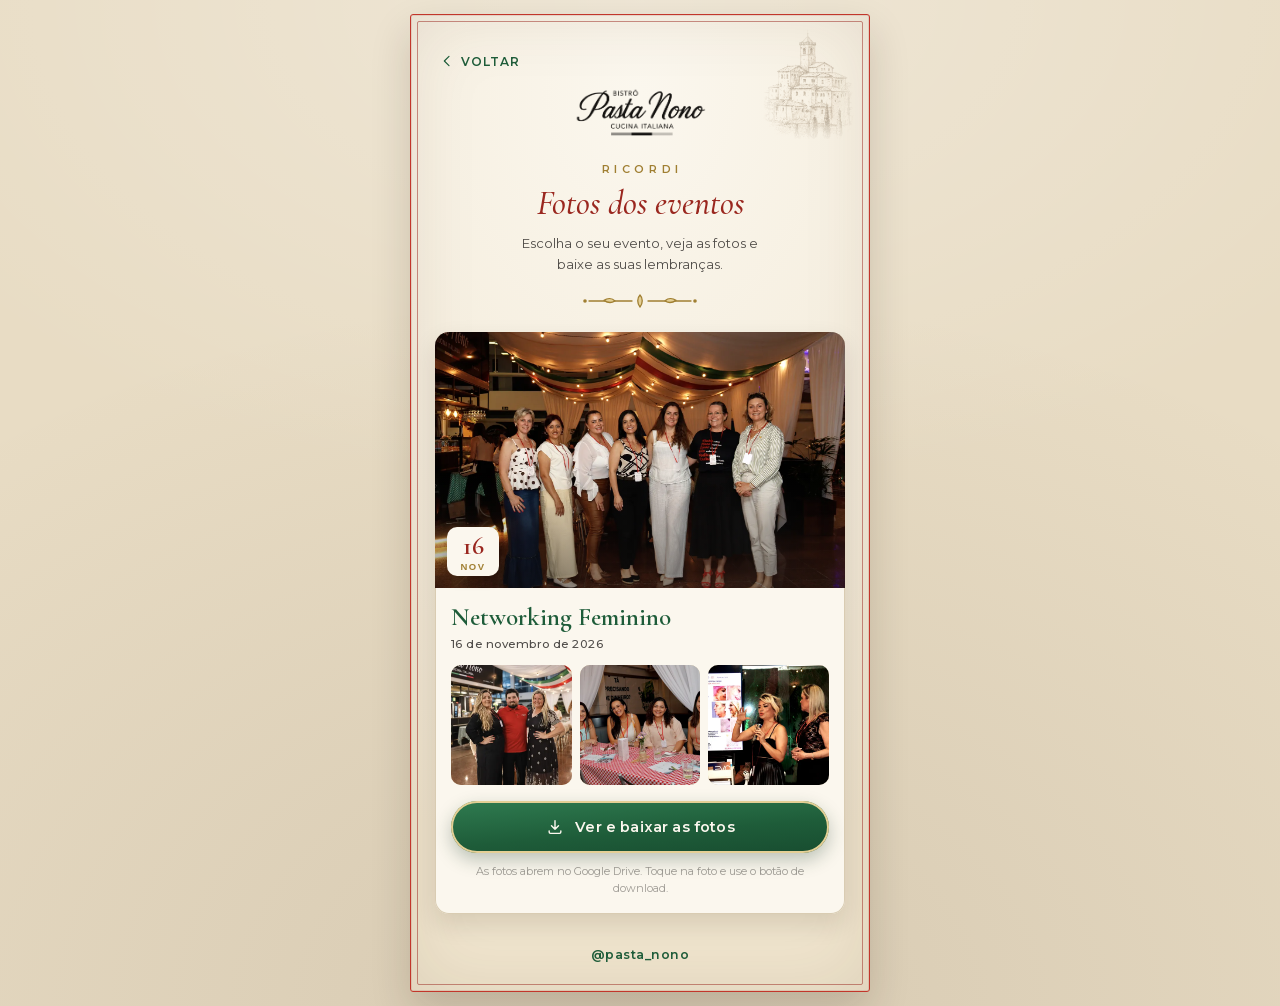
==== commit d7b377ce: "feat: prévia do evento com 3 miniaturas em vez de 6 Pedido do Pedro: 6 fotos ocupavam espaço demais." ====
--- a/fotos/index.html
+++ b/fotos/index.html
@@ -183,7 +183,7 @@
     color:var(--ink-soft);
   }
 
-  /* mini prévia: grade 3x2 que cabe inteira dentro do card (17/11: faixa com rolagem lateral parecia foto cortada) */
+  /* mini prévia: uma linha de 3 fotos dentro do card (17/11: faixa com rolagem parecia cortada; 6 fotos ocupavam espaço demais) */
   .strip{
     display:grid;
     grid-template-columns:repeat(3, minmax(0, 1fr));
@@ -333,20 +333,11 @@
             <button class="thumb" type="button" data-index="1" data-alt="Anfitriões do evento em frente ao letreiro do Pasta Nono" aria-label="Ampliar: Anfitriões do evento em frente ao letreiro do Pasta Nono">
               <img src="../assets/eventos/networking-feminino-2026-11-16/mini-2.webp" alt="" loading="lazy" width="480" height="480">
             </button>
-            <button class="thumb" type="button" data-index="2" data-alt="Mesas com toalhas xadrez e convidadas no salão decorado" aria-label="Ampliar: Mesas com toalhas xadrez e convidadas no salão decorado">
-              <img src="../assets/eventos/networking-feminino-2026-11-16/mini-3.webp" alt="" loading="lazy" width="480" height="480">
-            </button>
-            <button class="thumb" type="button" data-index="3" data-alt="Quatro convidadas sorrindo à mesa durante o jantar" aria-label="Ampliar: Quatro convidadas sorrindo à mesa durante o jantar">
+            <button class="thumb" type="button" data-index="2" data-alt="Quatro convidadas sorrindo à mesa durante o jantar" aria-label="Ampliar: Quatro convidadas sorrindo à mesa durante o jantar">
               <img src="../assets/eventos/networking-feminino-2026-11-16/mini-4.webp" alt="" loading="lazy" width="480" height="480">
             </button>
-            <button class="thumb" type="button" data-index="4" data-alt="Duas convidadas conversando à mesa com taças de vinho" aria-label="Ampliar: Duas convidadas conversando à mesa com taças de vinho">
-              <img src="../assets/eventos/networking-feminino-2026-11-16/mini-5.webp" alt="" loading="lazy" width="480" height="480">
-            </button>
-            <button class="thumb" type="button" data-index="5" data-alt="Apresentação de uma das participantes ao microfone" aria-label="Ampliar: Apresentação de uma das participantes ao microfone">
+            <button class="thumb" type="button" data-index="3" data-alt="Apresentação de uma das participantes ao microfone" aria-label="Ampliar: Apresentação de uma das participantes ao microfone">
               <img src="../assets/eventos/networking-feminino-2026-11-16/mini-6.webp" alt="" loading="lazy" width="480" height="480">
-            </button>
-            <button class="thumb" type="button" data-index="6" data-alt="Duas convidadas conversando à mesa durante o evento" aria-label="Ampliar: Duas convidadas conversando à mesa durante o evento">
-              <img src="../assets/eventos/networking-feminino-2026-11-16/mini-7.webp" alt="" loading="lazy" width="480" height="480">
             </button>
           </div>
 
